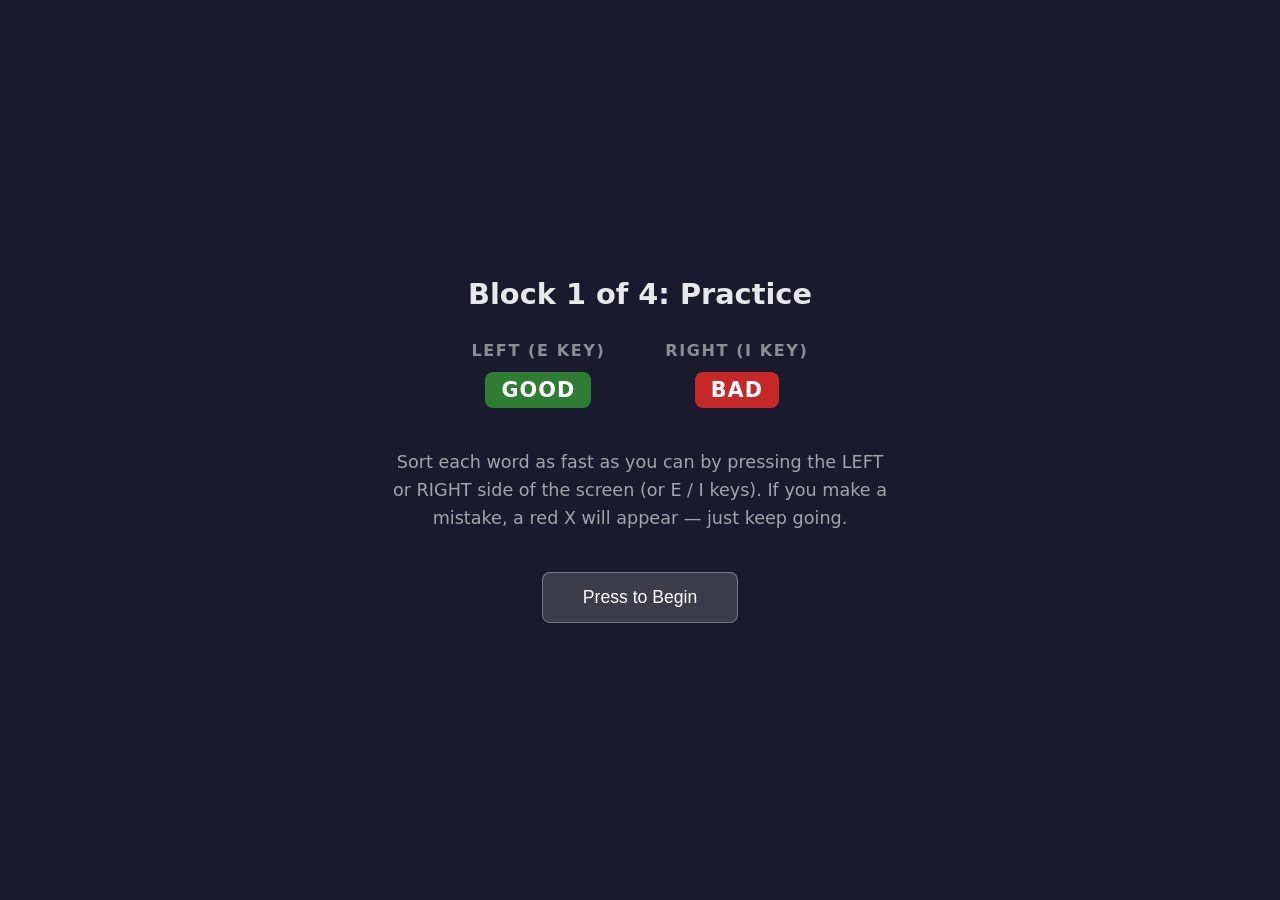
==== iat-simulator/iat.html @ 98e10895 "Build ST-IAT simulator for IAT 1 (Other Congolese) and IAT 2 (Congolese State) Vanilla JS web app im" ====
<!DOCTYPE html>
<html lang="en">
<head>
    <meta charset="UTF-8">
    <meta name="viewport" content="width=device-width, initial-scale=1.0, user-scalable=no">
    <title>ST-IAT Task</title>
    <link rel="stylesheet" href="css/iat.css">
</head>
<body>
    <!-- Category labels (always visible during trials) -->
    <div class="category-labels">
        <div class="label-group left" id="left-labels"></div>
        <div class="label-group right" id="right-labels"></div>
    </div>

    <!-- Center stimulus area -->
    <div class="stimulus-area" id="stimulus-area"></div>

    <!-- Touch targets (left/right halves of screen) -->
    <div class="touch-targets disabled" id="touch-targets">
        <button class="touch-target" id="touch-left" aria-label="Left"></button>
        <button class="touch-target" id="touch-right" aria-label="Right"></button>
    </div>

    <!-- Block intro overlay -->
    <div class="block-intro hidden" id="block-intro"></div>

    <!-- Progress bar -->
    <div class="progress-bar">
        <div class="progress-fill" id="progress-fill"></div>
    </div>
    <div class="progress-text" id="progress-text"></div>

    <!-- Scripts (order matters: config first, then modules, then UI) -->
    <script src="js/config.js"></script>
    <script src="js/storage.js"></script>
    <script src="js/scoring.js"></script>
    <script src="js/engine.js"></script>
    <script src="js/ui.js"></script>
</body>
</html>
---- iat-simulator/css/iat.css ----
/* ============================================================
   iat.css — Full-screen IAT task styles
   Dark background, high contrast, large touch targets
   ============================================================ */

* {
  margin: 0;
  padding: 0;
  box-sizing: border-box;
}

html, body {
  height: 100%;
  overflow: hidden;
  font-family: 'Segoe UI', system-ui, -apple-system, sans-serif;
  background: #1a1a2e;
  color: #ffffff;
  user-select: none;
  -webkit-user-select: none;
  touch-action: manipulation;
}

/* --- Category labels (top corners) --- */
.category-labels {
  position: fixed;
  top: 0;
  left: 0;
  right: 0;
  display: flex;
  justify-content: space-between;
  padding: 20px 30px;
  z-index: 10;
  pointer-events: none;
}

.label-group {
  display: flex;
  flex-direction: column;
  gap: 4px;
}

.label-group.left {
  align-items: flex-start;
}

.label-group.right {
  align-items: flex-end;
}

.category-label {
  font-size: 1.3rem;
  font-weight: 700;
  padding: 6px 16px;
  border-radius: 8px;
  letter-spacing: 0.05em;
}

.category-label.good {
  background: #2e7d32;
  color: #ffffff;
}

.category-label.bad {
  background: #c62828;
  color: #ffffff;
}

.category-label.target {
  background: #1565c0;
  color: #ffffff;
}

/* --- Key hints --- */
.key-hint {
  font-size: 0.8rem;
  color: rgba(255, 255, 255, 0.4);
  margin-top: 4px;
  padding-left: 4px;
}

.label-group.right .key-hint {
  padding-left: 0;
  padding-right: 4px;
}

/* --- Center stimulus area --- */
.stimulus-area {
  position: fixed;
  top: 0;
  left: 0;
  right: 0;
  bottom: 0;
  display: flex;
  align-items: center;
  justify-content: center;
  z-index: 5;
}

.fixation {
  font-size: 4rem;
  color: rgba(255, 255, 255, 0.6);
  font-weight: 300;
}

.stimulus-word {
  font-size: 3rem;
  font-weight: 700;
  text-align: center;
  padding: 0 40px;
  line-height: 1.3;
}

.stimulus-word.good {
  color: #81c784;
}

.stimulus-word.bad {
  color: #ef9a9a;
}

.stimulus-word.target {
  color: #90caf9;
}

.error-feedback {
  font-size: 5rem;
  color: #f44336;
  font-weight: 700;
}

/* --- Touch targets (invisible, full height) --- */
.touch-targets {
  position: fixed;
  top: 0;
  left: 0;
  right: 0;
  bottom: 0;
  display: flex;
  z-index: 20;
}

.touch-target {
  flex: 1;
  cursor: pointer;
  background: transparent;
  border: none;
  outline: none;
  -webkit-tap-highlight-color: rgba(255, 255, 255, 0.05);
}

.touch-target:active {
  background: rgba(255, 255, 255, 0.03);
}

.touch-targets.disabled .touch-target {
  pointer-events: none;
}

/* --- Progress indicator --- */
.progress-bar {
  position: fixed;
  bottom: 0;
  left: 0;
  right: 0;
  height: 4px;
  background: rgba(255, 255, 255, 0.1);
  z-index: 10;
}

.progress-fill {
  height: 100%;
  background: rgba(255, 255, 255, 0.3);
  transition: width 0.2s ease;
}

.progress-text {
  position: fixed;
  bottom: 12px;
  right: 20px;
  font-size: 0.75rem;
  color: rgba(255, 255, 255, 0.25);
  z-index: 10;
}

/* --- Block intro overlay --- */
.block-intro {
  position: fixed;
  top: 0;
  left: 0;
  right: 0;
  bottom: 0;
  background: #1a1a2e;
  display: flex;
  flex-direction: column;
  align-items: center;
  justify-content: center;
  z-index: 50;
  padding: 40px;
}

.block-intro.hidden {
  display: none;
}

.block-intro h2 {
  font-size: 1.8rem;
  margin-bottom: 30px;
  color: rgba(255, 255, 255, 0.9);
}

.block-intro .mapping {
  display: flex;
  gap: 60px;
  margin-bottom: 40px;
}

.block-intro .mapping-side {
  text-align: center;
}

.block-intro .mapping-side h3 {
  font-size: 1rem;
  color: rgba(255, 255, 255, 0.5);
  margin-bottom: 12px;
  text-transform: uppercase;
  letter-spacing: 0.1em;
}

.block-intro .mapping-labels {
  display: flex;
  flex-direction: column;
  gap: 8px;
  align-items: center;
}

.block-intro .instruction-text {
  font-size: 1.1rem;
  color: rgba(255, 255, 255, 0.6);
  text-align: center;
  max-width: 500px;
  line-height: 1.6;
  margin-bottom: 40px;
}

.block-intro .continue-btn {
  background: rgba(255, 255, 255, 0.15);
  border: 1px solid rgba(255, 255, 255, 0.3);
  color: #ffffff;
  padding: 14px 40px;
  font-size: 1.1rem;
  border-radius: 8px;
  cursor: pointer;
  transition: background 0.2s;
}

.block-intro .continue-btn:hover {
  background: rgba(255, 255, 255, 0.25);
}

/* --- Hidden state --- */
.hidden {
  display: none !important;
}
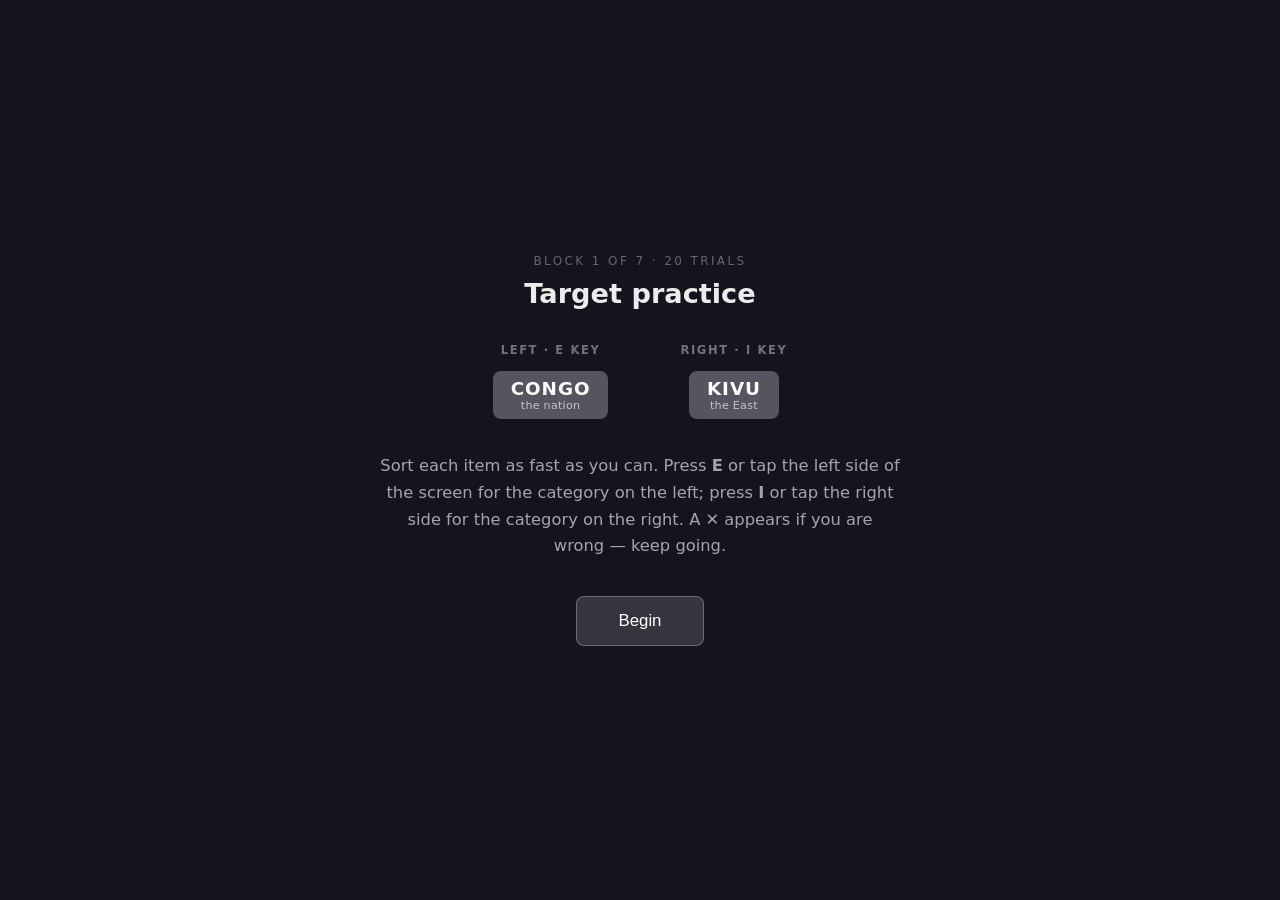
==== commit 69e2540d: "Rebuild simulator for IAT #1 spec v1.0 (National vs. Regional Identity) Replaces the superseded sing" ====
--- a/iat-simulator/iat.html
+++ b/iat-simulator/iat.html
@@ -3,35 +3,27 @@
 <head>
     <meta charset="UTF-8">
     <meta name="viewport" content="width=device-width, initial-scale=1.0, user-scalable=no">
-    <title>ST-IAT Task</title>
+    <title>IAT #1 — Task</title>
     <link rel="stylesheet" href="css/iat.css">
 </head>
 <body>
-    <!-- Category labels (always visible during trials) -->
     <div class="category-labels">
         <div class="label-group left" id="left-labels"></div>
         <div class="label-group right" id="right-labels"></div>
     </div>
 
-    <!-- Center stimulus area -->
     <div class="stimulus-area" id="stimulus-area"></div>
 
-    <!-- Touch targets (left/right halves of screen) -->
     <div class="touch-targets disabled" id="touch-targets">
         <button class="touch-target" id="touch-left" aria-label="Left"></button>
         <button class="touch-target" id="touch-right" aria-label="Right"></button>
     </div>
 
-    <!-- Block intro overlay -->
-    <div class="block-intro hidden" id="block-intro"></div>
+    <div class="block-intro" id="block-intro"></div>
 
-    <!-- Progress bar -->
-    <div class="progress-bar">
-        <div class="progress-fill" id="progress-fill"></div>
-    </div>
+    <div class="progress-bar"><div class="progress-fill" id="progress-fill"></div></div>
     <div class="progress-text" id="progress-text"></div>
 
-    <!-- Scripts (order matters: config first, then modules, then UI) -->
     <script src="js/config.js"></script>
     <script src="js/storage.js"></script>
     <script src="js/scoring.js"></script>
--- a/iat-simulator/css/iat.css
+++ b/iat-simulator/css/iat.css
@@ -1,95 +1,72 @@
 /* ============================================================
-   iat.css — Full-screen IAT task styles
-   Dark background, high contrast, large touch targets
+   iat.css — Full-screen task styles
+   Neutral palette: no colour cues that could prime valence.
    ============================================================ */
 
-* {
-  margin: 0;
-  padding: 0;
-  box-sizing: border-box;
-}
+* { margin: 0; padding: 0; box-sizing: border-box; }
 
 html, body {
   height: 100%;
   overflow: hidden;
   font-family: 'Segoe UI', system-ui, -apple-system, sans-serif;
-  background: #1a1a2e;
-  color: #ffffff;
+  background: #14141f;
+  color: #fff;
   user-select: none;
   -webkit-user-select: none;
   touch-action: manipulation;
 }
 
-/* --- Category labels (top corners) --- */
+/* --- Category labels, pinned to the top corners --- */
 .category-labels {
   position: fixed;
-  top: 0;
-  left: 0;
-  right: 0;
+  top: 0; left: 0; right: 0;
   display: flex;
   justify-content: space-between;
-  padding: 20px 30px;
+  padding: 22px 32px;
   z-index: 10;
   pointer-events: none;
 }
 
-.label-group {
-  display: flex;
-  flex-direction: column;
-  gap: 4px;
-}
-
-.label-group.left {
-  align-items: flex-start;
-}
-
-.label-group.right {
-  align-items: flex-end;
-}
+.label-group { display: flex; flex-direction: column; gap: 8px; }
+.label-group.left  { align-items: flex-start; }
+.label-group.right { align-items: flex-end; }
 
 .category-label {
-  font-size: 1.3rem;
+  background: #55555f;
+  color: #fff;
+  font-size: 1.15rem;
   font-weight: 700;
-  padding: 6px 16px;
+  padding: 7px 18px;
   border-radius: 8px;
   letter-spacing: 0.05em;
-}
-
-.category-label.good {
-  background: #2e7d32;
-  color: #ffffff;
-}
-
-.category-label.bad {
-  background: #c62828;
-  color: #ffffff;
-}
-
-.category-label.target {
-  background: #1565c0;
-  color: #ffffff;
-}
-
-/* --- Key hints --- */
+  text-align: center;
+}
+
+.category-label .sub {
+  display: block;
+  font-size: 0.7rem;
+  font-weight: 400;
+  opacity: 0.65;
+  letter-spacing: 0.02em;
+  text-transform: none;
+}
+
+.label-or {
+  font-size: 0.7rem;
+  color: rgba(255,255,255,0.35);
+  letter-spacing: 0.15em;
+}
+
 .key-hint {
-  font-size: 0.8rem;
-  color: rgba(255, 255, 255, 0.4);
-  margin-top: 4px;
-  padding-left: 4px;
-}
-
-.label-group.right .key-hint {
-  padding-left: 0;
-  padding-right: 4px;
-}
-
-/* --- Center stimulus area --- */
+  font-size: 0.75rem;
+  color: rgba(255,255,255,0.3);
+  letter-spacing: 0.1em;
+}
+
+/* --- Centre stimulus area --- */
 .stimulus-area {
   position: fixed;
-  top: 0;
-  left: 0;
-  right: 0;
-  bottom: 0;
+  inset: 0;
   display: flex;
   align-items: center;
   justify-content: center;
@@ -98,166 +75,185 @@
 
 .fixation {
   font-size: 4rem;
-  color: rgba(255, 255, 255, 0.6);
   font-weight: 300;
-}
-
-.stimulus-word {
-  font-size: 3rem;
+  color: rgba(255,255,255,0.55);
+}
+
+/* Audio stimulus: the spoken word, rendered neutrally. */
+.stim-audio {
+  text-align: center;
+}
+
+.stim-audio .word {
+  font-size: 3.2rem;
   font-weight: 700;
-  text-align: center;
-  padding: 0 40px;
+  color: #e8e8e8;
+  line-height: 1.2;
+}
+
+.stim-audio .modality-tag {
+  margin-top: 14px;
+  font-size: 0.75rem;
+  letter-spacing: 0.18em;
+  color: rgba(255,255,255,0.3);
+}
+
+/* Image stimulus: framed placeholder until real assets land. */
+.stim-image {
+  text-align: center;
+}
+
+.stim-image .frame {
+  width: 260px;
+  height: 190px;
+  border: 2px solid rgba(255,255,255,0.22);
+  border-radius: 12px;
+  display: flex;
+  align-items: center;
+  justify-content: center;
+  padding: 16px;
+  background: rgba(255,255,255,0.04);
+}
+
+.stim-image .frame img {
+  max-width: 100%;
+  max-height: 100%;
+  object-fit: contain;
+}
+
+.stim-image .caption {
+  font-size: 1.35rem;
+  font-weight: 600;
+  color: #e8e8e8;
   line-height: 1.3;
 }
 
-.stimulus-word.good {
-  color: #81c784;
-}
-
-.stimulus-word.bad {
-  color: #ef9a9a;
-}
-
-.stimulus-word.target {
-  color: #90caf9;
+.stim-image .modality-tag {
+  margin-top: 14px;
+  font-size: 0.75rem;
+  letter-spacing: 0.18em;
+  color: rgba(255,255,255,0.3);
 }
 
 .error-feedback {
   font-size: 5rem;
-  color: #f44336;
   font-weight: 700;
-}
-
-/* --- Touch targets (invisible, full height) --- */
+  color: #e05252;
+}
+
+/* --- Response areas (screen halves) --- */
 .touch-targets {
   position: fixed;
-  top: 0;
-  left: 0;
-  right: 0;
-  bottom: 0;
+  inset: 0;
   display: flex;
   z-index: 20;
 }
 
 .touch-target {
   flex: 1;
-  cursor: pointer;
-  background: transparent;
   border: none;
   outline: none;
-  -webkit-tap-highlight-color: rgba(255, 255, 255, 0.05);
-}
-
-.touch-target:active {
-  background: rgba(255, 255, 255, 0.03);
-}
-
-.touch-targets.disabled .touch-target {
-  pointer-events: none;
-}
-
-/* --- Progress indicator --- */
+  background: transparent;
+  cursor: pointer;
+  -webkit-tap-highlight-color: rgba(255,255,255,0.05);
+}
+
+.touch-target:active { background: rgba(255,255,255,0.03); }
+.touch-targets.disabled { pointer-events: none; }
+
+/* --- Progress --- */
 .progress-bar {
   position: fixed;
-  bottom: 0;
-  left: 0;
-  right: 0;
-  height: 4px;
-  background: rgba(255, 255, 255, 0.1);
+  bottom: 0; left: 0; right: 0;
+  height: 3px;
+  background: rgba(255,255,255,0.08);
   z-index: 10;
 }
 
 .progress-fill {
   height: 100%;
-  background: rgba(255, 255, 255, 0.3);
-  transition: width 0.2s ease;
+  width: 0;
+  background: rgba(255,255,255,0.3);
+  transition: width 0.25s ease;
 }
 
 .progress-text {
   position: fixed;
-  bottom: 12px;
-  right: 20px;
-  font-size: 0.75rem;
-  color: rgba(255, 255, 255, 0.25);
+  bottom: 12px; right: 22px;
+  font-size: 0.72rem;
+  color: rgba(255,255,255,0.22);
   z-index: 10;
 }
 
 /* --- Block intro overlay --- */
 .block-intro {
   position: fixed;
-  top: 0;
-  left: 0;
-  right: 0;
-  bottom: 0;
-  background: #1a1a2e;
+  inset: 0;
+  background: #14141f;
   display: flex;
   flex-direction: column;
   align-items: center;
   justify-content: center;
+  padding: 40px;
   z-index: 50;
-  padding: 40px;
-}
-
-.block-intro.hidden {
-  display: none;
+}
+
+.block-intro .eyebrow {
+  font-size: 0.75rem;
+  letter-spacing: 0.2em;
+  color: rgba(255,255,255,0.35);
+  margin-bottom: 10px;
 }
 
 .block-intro h2 {
-  font-size: 1.8rem;
-  margin-bottom: 30px;
-  color: rgba(255, 255, 255, 0.9);
-}
-
-.block-intro .mapping {
-  display: flex;
-  gap: 60px;
-  margin-bottom: 40px;
-}
-
-.block-intro .mapping-side {
-  text-align: center;
-}
-
-.block-intro .mapping-side h3 {
-  font-size: 1rem;
-  color: rgba(255, 255, 255, 0.5);
-  margin-bottom: 12px;
-  text-transform: uppercase;
-  letter-spacing: 0.1em;
-}
-
-.block-intro .mapping-labels {
+  font-size: 1.7rem;
+  font-weight: 600;
+  margin-bottom: 34px;
+  color: rgba(255,255,255,0.92);
+}
+
+.mapping {
+  display: flex;
+  gap: 72px;
+  margin-bottom: 34px;
+}
+
+.mapping-side { text-align: center; }
+
+.mapping-side h3 {
+  font-size: 0.72rem;
+  letter-spacing: 0.14em;
+  color: rgba(255,255,255,0.4);
+  margin-bottom: 14px;
+}
+
+.mapping-labels {
   display: flex;
   flex-direction: column;
+  align-items: center;
   gap: 8px;
-  align-items: center;
-}
-
-.block-intro .instruction-text {
-  font-size: 1.1rem;
-  color: rgba(255, 255, 255, 0.6);
-  text-align: center;
-  max-width: 500px;
-  line-height: 1.6;
-  margin-bottom: 40px;
-}
-
-.block-intro .continue-btn {
-  background: rgba(255, 255, 255, 0.15);
-  border: 1px solid rgba(255, 255, 255, 0.3);
-  color: #ffffff;
-  padding: 14px 40px;
-  font-size: 1.1rem;
+}
+
+.instruction-text {
+  font-size: 1.02rem;
+  line-height: 1.65;
+  color: rgba(255,255,255,0.62);
+  text-align: center;
+  max-width: 520px;
+  margin-bottom: 36px;
+}
+
+.continue-btn {
+  background: rgba(255,255,255,0.14);
+  border: 1px solid rgba(255,255,255,0.28);
+  color: #fff;
+  padding: 14px 42px;
+  font-size: 1.05rem;
   border-radius: 8px;
   cursor: pointer;
   transition: background 0.2s;
 }
 
-.block-intro .continue-btn:hover {
-  background: rgba(255, 255, 255, 0.25);
-}
-
-/* --- Hidden state --- */
-.hidden {
-  display: none !important;
-}
+.continue-btn:hover { background: rgba(255,255,255,0.24); }
+
+.hidden { display: none !important; }
